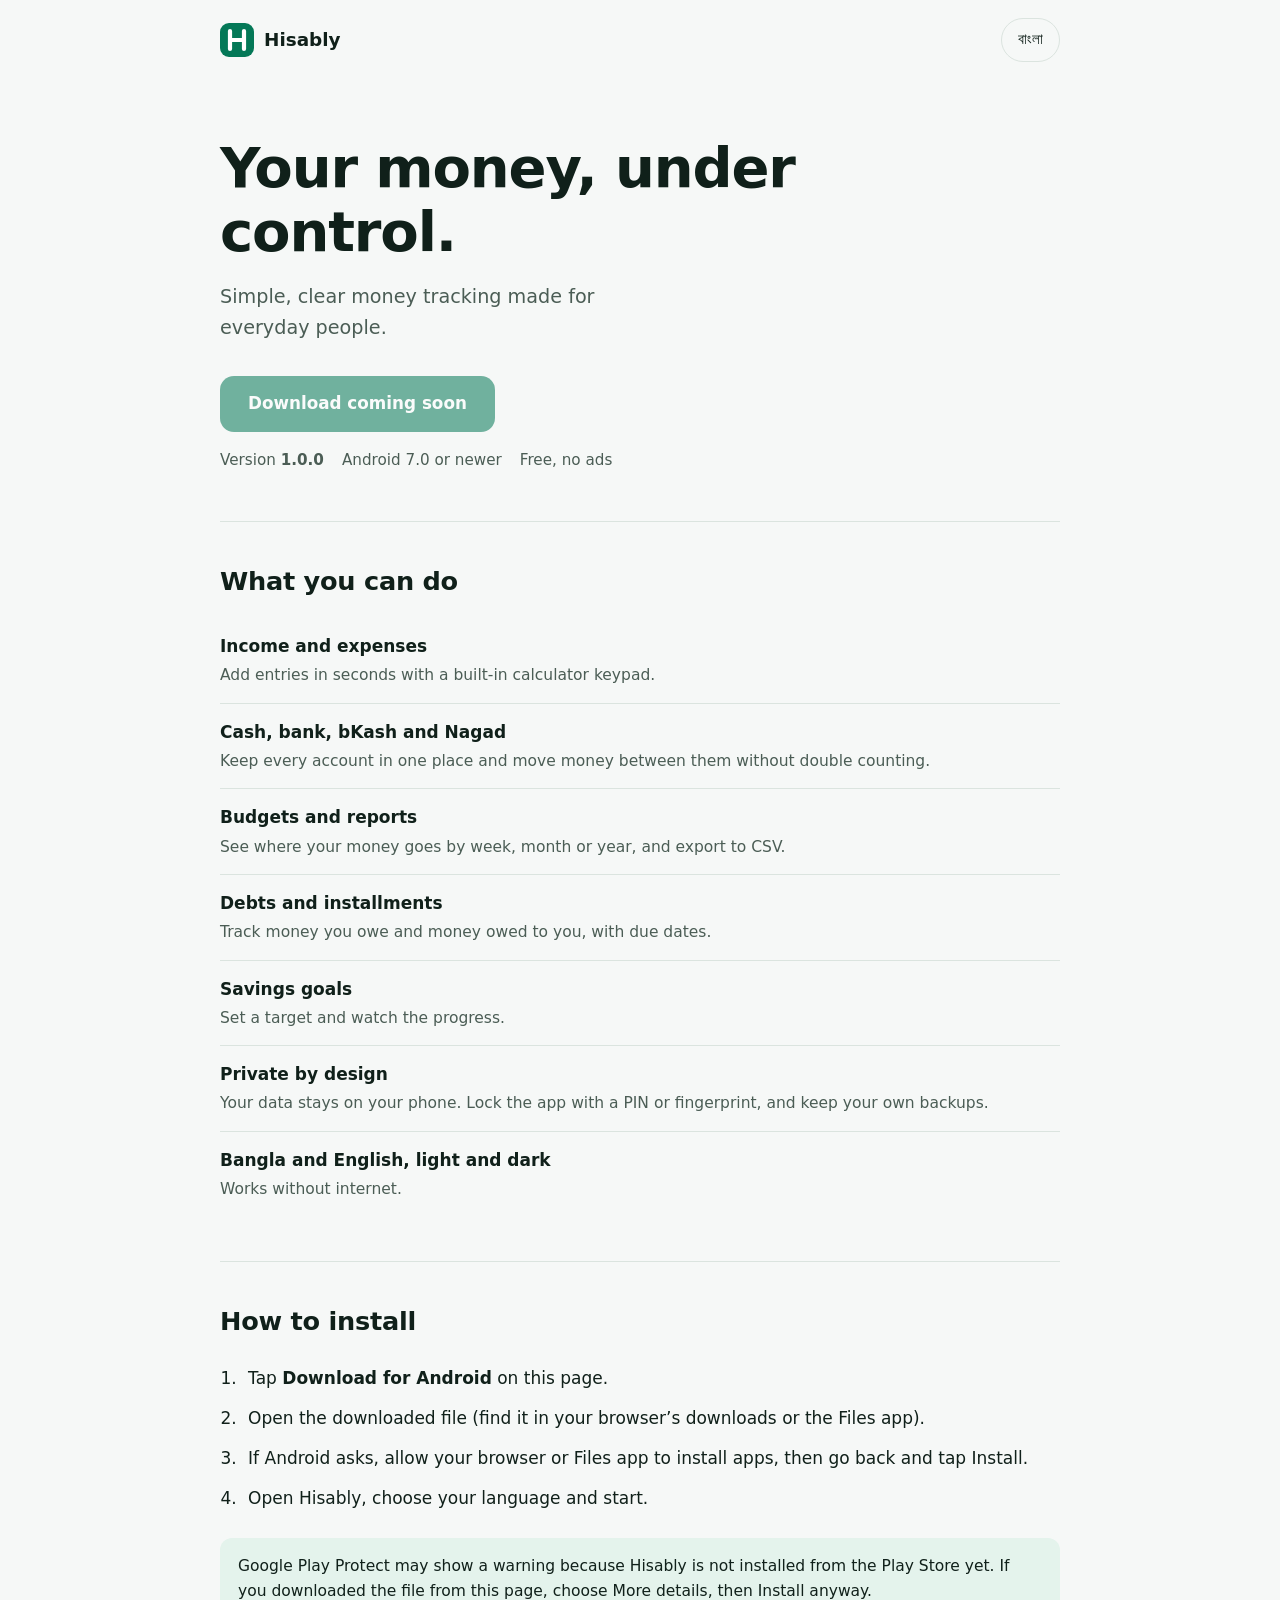
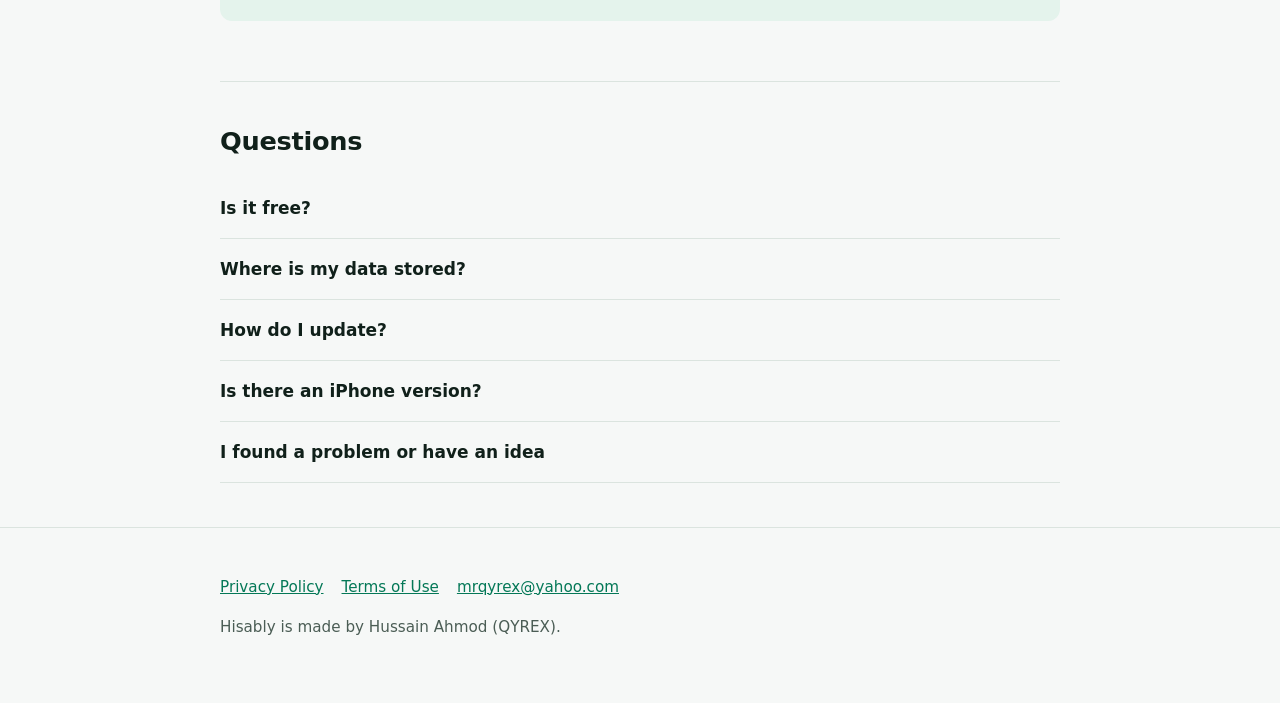
==== index.html @ 05ddc668 "Add Hisably website files" ====
<!doctype html><html lang="en" data-lang="en"><head><meta charset="utf-8"><meta name="viewport" content="width=device-width,initial-scale=1"><meta name="color-scheme" content="light dark"><meta name="theme-color" content="#047857"><link rel="stylesheet" href="style.css">
<title>Hisably: simple money tracking for Android</title>
<meta name="description" content="Hisably is a free Android app to track income, expenses, budgets, debts and savings. Works in Bangla and English, and keeps your data on your phone.">
<meta property="og:title" content="Hisably: simple money tracking for Android"><meta property="og:description" content="Track income, expenses, budgets, debts and savings in Bangla or English. Free, no ads."><meta property="og:type" content="website">
<script type="application/ld+json">{"@context":"https://schema.org","@type":"SoftwareApplication","name":"Hisably","applicationCategory":"FinanceApplication","operatingSystem":"Android 7.0 or newer","offers":{"@type":"Offer","price":"0","priceCurrency":"BDT"},"inLanguage":["en","bn"],"author":{"@type":"Person","name":"Hussain Ahmod (QYREX)"}}</script>
</head><body><header><div class="wrap"><a class="brand" href="index.html"><svg width="34" height="34" viewBox="0 0 34 34" aria-hidden="true"><rect width="34" height="34" rx="9" fill="#047857"/><path d="M10 8v18M24 8v18M10 17h14" stroke="#fff" stroke-width="4.2" stroke-linecap="round"/></svg><span>Hisably</span></a><button id="lang" class="lang" type="button" aria-label="Language">বাংলা</button></div></header>
<main class="wrap">
<div class="hero">
<h1><span class="en">Your money, under control.</span><span class="bn">হিসাব থাকুক হাতের মুঠোয়।</span></h1>
<p class="lead"><span class="en">Simple, clear money tracking made for everyday people.</span><span class="bn">সাধারণ মানুষের জন্য সহজ ও পরিষ্কার টাকার হিসাব।</span></p>
<a id="dl" class="btn" href="#"><span class="en">Download for Android</span><span class="bn">অ্যান্ড্রয়েডের জন্য ডাউনলোড</span></a>
<p class="meta"><span><span class="en">Version</span><span class="bn">সংস্করণ</span> <b id="v">1.0.0</b></span><span><span class="en">Size</span><span class="bn">আকার</span> <b id="sz"></b></span><span><span class="en">Android 7.0 or newer</span><span class="bn">অ্যান্ড্রয়েড ৭.০ বা তার পরে</span></span><span><span class="en">Free, no ads</span><span class="bn">বিনামূল্যে, বিজ্ঞাপন নেই</span></span></p>
</div>

<section><h2><span class="en">What you can do</span><span class="bn">যা করা যায়</span></h2><ul class="plain">
<li><b><span class="en">Income and expenses</span><span class="bn">আয় ও খরচ</span></b><span class="d"><span class="en">Add entries in seconds with a built-in calculator keypad.</span><span class="bn">ক্যালকুলেটর কিপ্যাডে কয়েক সেকেন্ডে এন্ট্রি দিন।</span></span></li>
<li><b><span class="en">Cash, bank, bKash and Nagad</span><span class="bn">ক্যাশ, ব্যাংক, বিকাশ ও নগদ</span></b><span class="d"><span class="en">Keep every account in one place and move money between them without double counting.</span><span class="bn">সব অ্যাকাউন্ট এক জায়গায়, টাকা সরালে হিসাবে দ্বিগুণ হয় না।</span></span></li>
<li><b><span class="en">Budgets and reports</span><span class="bn">বাজেট ও রিপোর্ট</span></b><span class="d"><span class="en">See where your money goes by week, month or year, and export to CSV.</span><span class="bn">সপ্তাহ, মাস বা বছর ধরে টাকা কোথায় যাচ্ছে দেখুন, CSV-তে নিন।</span></span></li>
<li><b><span class="en">Debts and installments</span><span class="bn">ধার ও কিস্তি</span></b><span class="d"><span class="en">Track money you owe and money owed to you, with due dates.</span><span class="bn">কার কাছে কত পাবেন বা দেবেন, তারিখসহ।</span></span></li>
<li><b><span class="en">Savings goals</span><span class="bn">সঞ্চয়ের লক্ষ্য</span></b><span class="d"><span class="en">Set a target and watch the progress.</span><span class="bn">লক্ষ্য ঠিক করুন, অগ্রগতি দেখুন।</span></span></li>
<li><b><span class="en">Private by design</span><span class="bn">গোপনীয়তা আগে</span></b><span class="d"><span class="en">Your data stays on your phone. Lock the app with a PIN or fingerprint, and keep your own backups.</span><span class="bn">আপনার তথ্য আপনার ফোনেই থাকে। পিন বা ফিঙ্গারপ্রিন্ট দিয়ে অ্যাপ লক করুন, নিজের ব্যাকআপ রাখুন।</span></span></li>
<li><b><span class="en">Bangla and English, light and dark</span><span class="bn">বাংলা ও ইংরেজি, হালকা ও গাঢ় থিম</span></b><span class="d"><span class="en">Works without internet.</span><span class="bn">ইন্টারনেট ছাড়াই চলে।</span></span></li>
</ul></section>

<section id="install"><h2><span class="en">How to install</span><span class="bn">কীভাবে ইনস্টল করবেন</span></h2>
<ol class="steps">
<li><span class="en">Tap <b>Download for Android</b> on this page.</span><span class="bn">এই পাতায় <b>ডাউনলোড</b> বাটনে চাপুন।</span></li>
<li><span class="en">Open the downloaded file (find it in your browser’s downloads or the Files app).</span><span class="bn">ডাউনলোড হওয়া ফাইলটি খুলুন (ব্রাউজারের ডাউনলোড বা Files অ্যাপে পাবেন)।</span></li>
<li><span class="en">If Android asks, allow your browser or Files app to install apps, then go back and tap Install.</span><span class="bn">অ্যান্ড্রয়েড চাইলে ব্রাউজার বা Files অ্যাপকে অ্যাপ ইনস্টলের অনুমতি দিন, তারপর ফিরে এসে Install চাপুন।</span></li>
<li><span class="en">Open Hisably, choose your language and start.</span><span class="bn">Hisably খুলুন, ভাষা বেছে শুরু করুন।</span></li>
</ol>
<p class="note"><span class="en">Google Play Protect may show a warning because Hisably is not installed from the Play Store yet. If you downloaded the file from this page, choose More details, then Install anyway.</span><span class="bn">Hisably এখনও Play Store থেকে ইনস্টল হচ্ছে না, তাই Google Play Protect সতর্কতা দেখাতে পারে। ফাইলটি এই পাতা থেকে নামিয়ে থাকলে More details চেপে Install anyway বেছে নিন।</span></p>
<div id="shabox" style="margin-top:28px"><p><b><span class="en">Check your download</span><span class="bn">ডাউনলোড যাচাই করুন</span></b><br><span class="en">The SHA-256 of the genuine file is:</span><span class="bn">আসল ফাইলের SHA-256:</span></p><div class="sha"><code id="sha"></code><button id="copy" class="lang" type="button"><span class="en">Copy</span><span class="bn">কপি</span></button></div></div>
</section>

<section><h2><span class="en">Questions</span><span class="bn">প্রশ্ন ও উত্তর</span></h2>
<details><summary><span class="en">Is it free?</span><span class="bn">এটা কি বিনামূল্যে?</span></summary><p><span class="en">Yes. There are no ads and no subscriptions.</span><span class="bn">হ্যাঁ। কোনো বিজ্ঞাপন বা সাবস্ক্রিপশন নেই।</span></p></details>
<details><summary><span class="en">Where is my data stored?</span><span class="bn">আমার তথ্য কোথায় থাকে?</span></summary><p><span class="en">On your phone. If you uninstall the app or clear its data, your records are gone, so export a backup from Settings from time to time and keep the file somewhere safe.</span><span class="bn">আপনার ফোনে। অ্যাপ মুছে ফেললে বা ডেটা clear করলে হিসাব চলে যায়, তাই মাঝে মাঝে Settings থেকে ব্যাকআপ নিয়ে ফাইলটি নিরাপদ জায়গায় রাখুন।</span></p></details>
<details><summary><span class="en">How do I update?</span><span class="bn">আপডেট কীভাবে করব?</span></summary><p><span class="en">Download the new version from this page and install it over the old one. Your data stays. Export a backup first to be safe.</span><span class="bn">এই পাতা থেকে নতুন সংস্করণ নামিয়ে পুরনোটার উপরেই ইনস্টল করুন। তথ্য থাকবে। নিরাপত্তার জন্য আগে ব্যাকআপ নিন।</span></p></details>
<details><summary><span class="en">Is there an iPhone version?</span><span class="bn">আইফোনের জন্য আছে কি?</span></summary><p><span class="en">Not at the moment. Hisably is for Android.</span><span class="bn">এখন নেই। Hisably শুধু অ্যান্ড্রয়েডের জন্য।</span></p></details>
<details><summary><span class="en">I found a problem or have an idea</span><span class="bn">সমস্যা পেয়েছি বা পরামর্শ আছে</span></summary><p><span class="en">Write to <a href="mailto:mrqyrex@yahoo.com">mrqyrex@yahoo.com</a>.</span><span class="bn"><a href="mailto:mrqyrex@yahoo.com">mrqyrex@yahoo.com</a> ঠিকানায় লিখুন।</span></p></details>
</section>
</main><footer><div class="wrap"><p><a href="privacy.html"><span class="en">Privacy Policy</span><span class="bn">গোপনীয়তা নীতি</span></a><a href="terms.html"><span class="en">Terms of Use</span><span class="bn">ব্যবহারের শর্ত</span></a><a href="mailto:mrqyrex@yahoo.com">mrqyrex@yahoo.com</a></p><p><span class="en">Hisably is made by Hussain Ahmod (QYREX).</span><span class="bn">Hisably তৈরি করেছেন হুসাইন আহমদ (QYREX)।</span></p></div></footer><script src="site.js"></script></body></html>
---- style.css ----
:root{--ink:#10201a;--muted:#4b5d55;--line:#dbe4df;--bg:#f6f8f7;--brand:#047857;--brand-d:#065f46;--soft:#e4f3ec;--on:#fff}
@media (prefers-color-scheme:dark){:root{--ink:#e7f0ec;--muted:#a3b5ad;--line:#27382f;--bg:#0c1511;--brand:#10b981;--brand-d:#34d399;--soft:#12261d;--on:#04140d}}
*{box-sizing:border-box}
html{-webkit-text-size-adjust:100%}
body{margin:0;background:var(--bg);color:var(--ink);font:17px/1.65 system-ui,-apple-system,"Segoe UI",Roboto,"Noto Sans Bengali","Nirmala UI",sans-serif}
html[data-lang="bn"] body{line-height:1.85}
html[data-lang="en"] .bn,html[data-lang="bn"] .en{display:none}
.wrap{max-width:880px;margin:0 auto;padding:0 20px}
a{color:var(--brand)}
a:focus-visible,button:focus-visible,summary:focus-visible{outline:3px solid var(--brand);outline-offset:3px;border-radius:6px}
header{padding:18px 0}
header .wrap{display:flex;align-items:center;justify-content:space-between}
.brand{display:flex;align-items:center;gap:10px;font-weight:700;font-size:1.15rem;color:var(--ink);text-decoration:none}
.lang{min-height:44px;padding:0 16px;border:1px solid var(--line);background:transparent;color:var(--ink);border-radius:999px;font:inherit;font-size:.95rem;cursor:pointer}
.hero{padding:56px 0 48px}
h1{font-size:clamp(2.1rem,7vw,3.5rem);line-height:1.15;letter-spacing:-.02em;margin:0 0 16px;max-width:15ch}
html[data-lang="bn"] h1{max-width:18ch;line-height:1.35}
.lead{font-size:1.2rem;color:var(--muted);max-width:34ch;margin:0 0 32px}
.btn{display:inline-flex;align-items:center;justify-content:center;gap:10px;min-height:56px;padding:0 28px;border-radius:14px;background:var(--brand);color:var(--on);font-weight:700;font-size:1.05rem;text-decoration:none}
.btn[aria-disabled="true"]{opacity:.55;pointer-events:none}
.meta{margin:16px 0 0;color:var(--muted);font-size:.95rem}
.meta span+span{margin-left:18px}
section{border-top:1px solid var(--line);padding:44px 0}
h2{font-size:1.6rem;line-height:1.25;margin:0 0 20px;letter-spacing:-.01em}
ul.plain{list-style:none;margin:0;padding:0}
ul.plain li{padding:14px 0;border-bottom:1px solid var(--line)}
ul.plain li:last-child{border-bottom:0}
ul.plain b{display:block}
ul.plain span.d{color:var(--muted);font-size:.97rem}
ol.steps{margin:0;padding-left:1.3em}
ol.steps li{padding:6px 0 6px 6px}
.note{background:var(--soft);border-radius:12px;padding:16px 18px;margin-top:20px;font-size:.97rem}
code{font:.85rem ui-monospace,Consolas,monospace;word-break:break-all}
.sha{display:flex;gap:12px;align-items:flex-start;flex-wrap:wrap}
.sha code{flex:1 1 280px;background:var(--soft);padding:12px 14px;border-radius:10px}
details{border-bottom:1px solid var(--line);padding:6px 0}
summary{cursor:pointer;min-height:48px;display:flex;align-items:center;font-weight:600}
details p{margin:0 0 14px;color:var(--muted)}
footer{border-top:1px solid var(--line);padding:32px 0 48px;color:var(--muted);font-size:.95rem}
footer a{margin-right:18px}
.doc h1{max-width:none;font-size:2rem}
.doc h2{font-size:1.25rem;margin-top:32px}
.doc p,.doc li{max-width:68ch}
@media (prefers-reduced-motion:no-preference){.btn{transition:background-color .15s}.btn:hover{background:var(--brand-d)}}
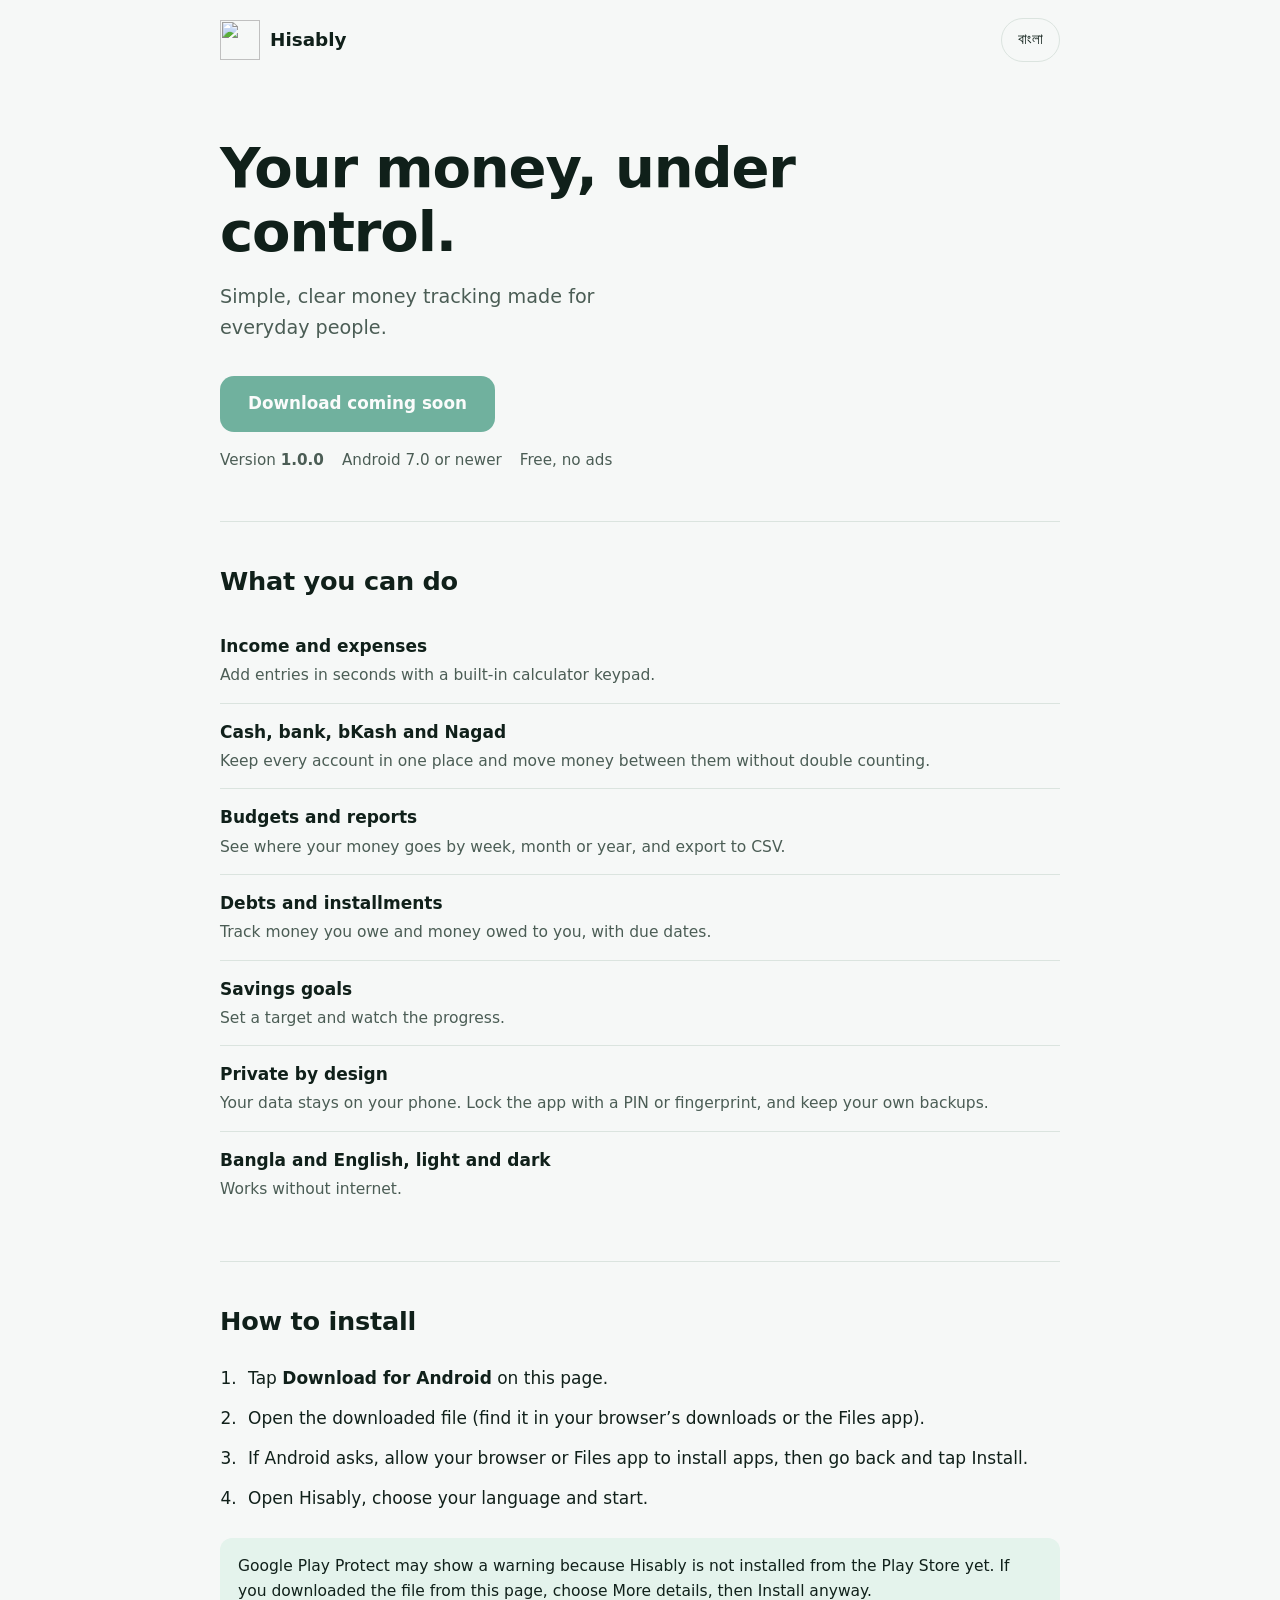
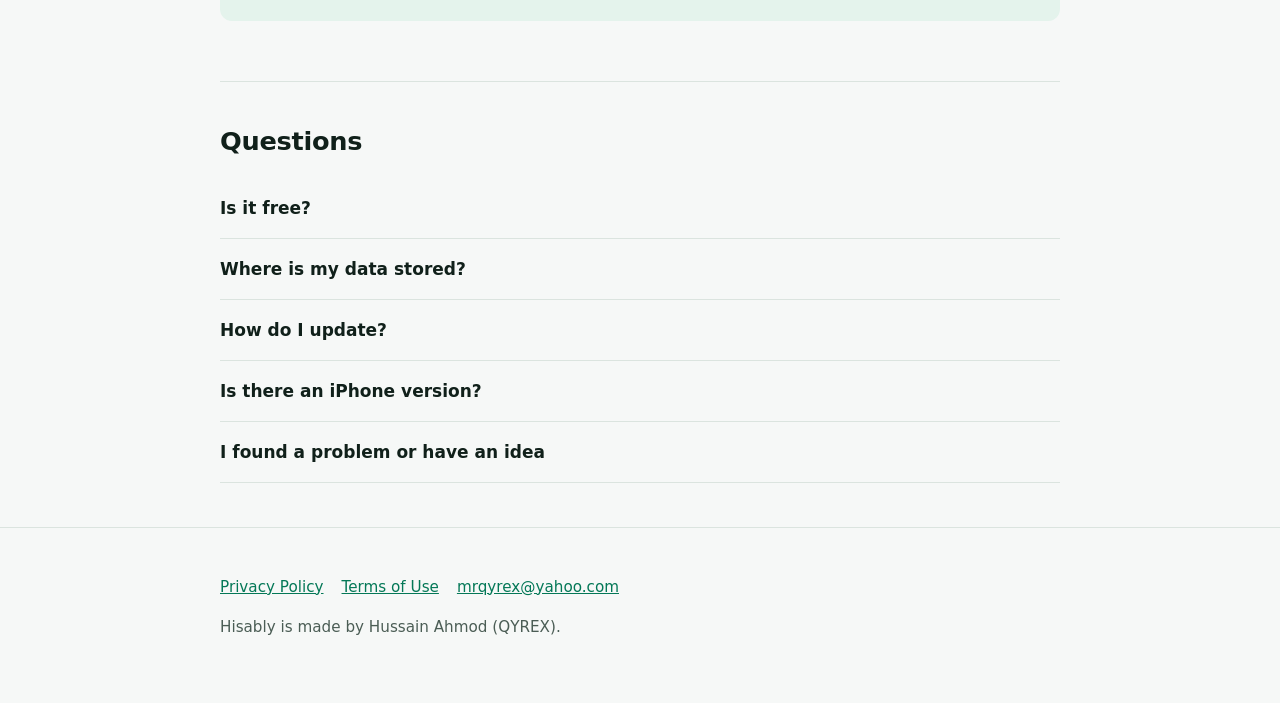
==== commit 905d1513: "Update website Add Google site verification meta tag and update Hisably website assets, Privacy Poli" ====
--- a/index.html
+++ b/index.html
@@ -1,9 +1,9 @@
-<!doctype html><html lang="en" data-lang="en"><head><meta charset="utf-8"><meta name="viewport" content="width=device-width,initial-scale=1"><meta name="color-scheme" content="light dark"><meta name="theme-color" content="#047857"><link rel="stylesheet" href="style.css">
+<!doctype html><html lang="en" data-lang="en"><head><meta charset="utf-8"><meta name="google-site-verification" content="D8DTPzQ1tNd4NOBdT3wxoI3WrBQ1kCZn-0MiegOaSbY" /><meta name="viewport" content="width=device-width,initial-scale=1"><meta name="color-scheme" content="light dark"><meta name="theme-color" content="#047857"><link rel="stylesheet" href="style.css"><link rel="icon" type="image/png" href="assets/favicon.png">
 <title>Hisably: simple money tracking for Android</title>
 <meta name="description" content="Hisably is a free Android app to track income, expenses, budgets, debts and savings. Works in Bangla and English, and keeps your data on your phone.">
-<meta property="og:title" content="Hisably: simple money tracking for Android"><meta property="og:description" content="Track income, expenses, budgets, debts and savings in Bangla or English. Free, no ads."><meta property="og:type" content="website">
+<meta property="og:title" content="Hisably: simple money tracking for Android"><meta property="og:description" content="Track income, expenses, budgets, debts and savings in Bangla or English. Free, no ads."><meta property="og:type" content="website"><meta property="og:url" content="https://hussainahmodq.github.io/hisably/"><meta property="og:image" content="https://hussainahmodq.github.io/hisably/assets/og-image.png"><meta name="twitter:card" content="summary_large_image"><meta name="twitter:title" content="Hisably: simple money tracking for Android"><meta name="twitter:description" content="Track income, expenses, budgets, debts and savings in Bangla or English."><meta name="twitter:image" content="https://hussainahmodq.github.io/hisably/assets/og-image.png"><link rel="canonical" href="https://hussainahmodq.github.io/hisably/">
 <script type="application/ld+json">{"@context":"https://schema.org","@type":"SoftwareApplication","name":"Hisably","applicationCategory":"FinanceApplication","operatingSystem":"Android 7.0 or newer","offers":{"@type":"Offer","price":"0","priceCurrency":"BDT"},"inLanguage":["en","bn"],"author":{"@type":"Person","name":"Hussain Ahmod (QYREX)"}}</script>
-</head><body><header><div class="wrap"><a class="brand" href="index.html"><svg width="34" height="34" viewBox="0 0 34 34" aria-hidden="true"><rect width="34" height="34" rx="9" fill="#047857"/><path d="M10 8v18M24 8v18M10 17h14" stroke="#fff" stroke-width="4.2" stroke-linecap="round"/></svg><span>Hisably</span></a><button id="lang" class="lang" type="button" aria-label="Language">বাংলা</button></div></header>
+</head><body><header><div class="wrap"><a class="brand" href="index.html"><img class="brand-logo" src="assets/hisably-logo.png" width="40" height="40" alt="" aria-hidden="true"><span>Hisably</span></a><button id="lang" class="lang" type="button" aria-label="Language">বাংলা</button></div></header>
 <main class="wrap">
 <div class="hero">
 <h1><span class="en">Your money, under control.</span><span class="bn">হিসাব থাকুক হাতের মুঠোয়।</span></h1>
--- a/style.css
+++ b/style.css
@@ -11,6 +11,7 @@
 header{padding:18px 0}
 header .wrap{display:flex;align-items:center;justify-content:space-between}
 .brand{display:flex;align-items:center;gap:10px;font-weight:700;font-size:1.15rem;color:var(--ink);text-decoration:none}
+.brand-logo{width:40px;height:40px;object-fit:contain;flex:0 0 auto}
 .lang{min-height:44px;padding:0 16px;border:1px solid var(--line);background:transparent;color:var(--ink);border-radius:999px;font:inherit;font-size:.95rem;cursor:pointer}
 .hero{padding:56px 0 48px}
 h1{font-size:clamp(2.1rem,7vw,3.5rem);line-height:1.15;letter-spacing:-.02em;margin:0 0 16px;max-width:15ch}
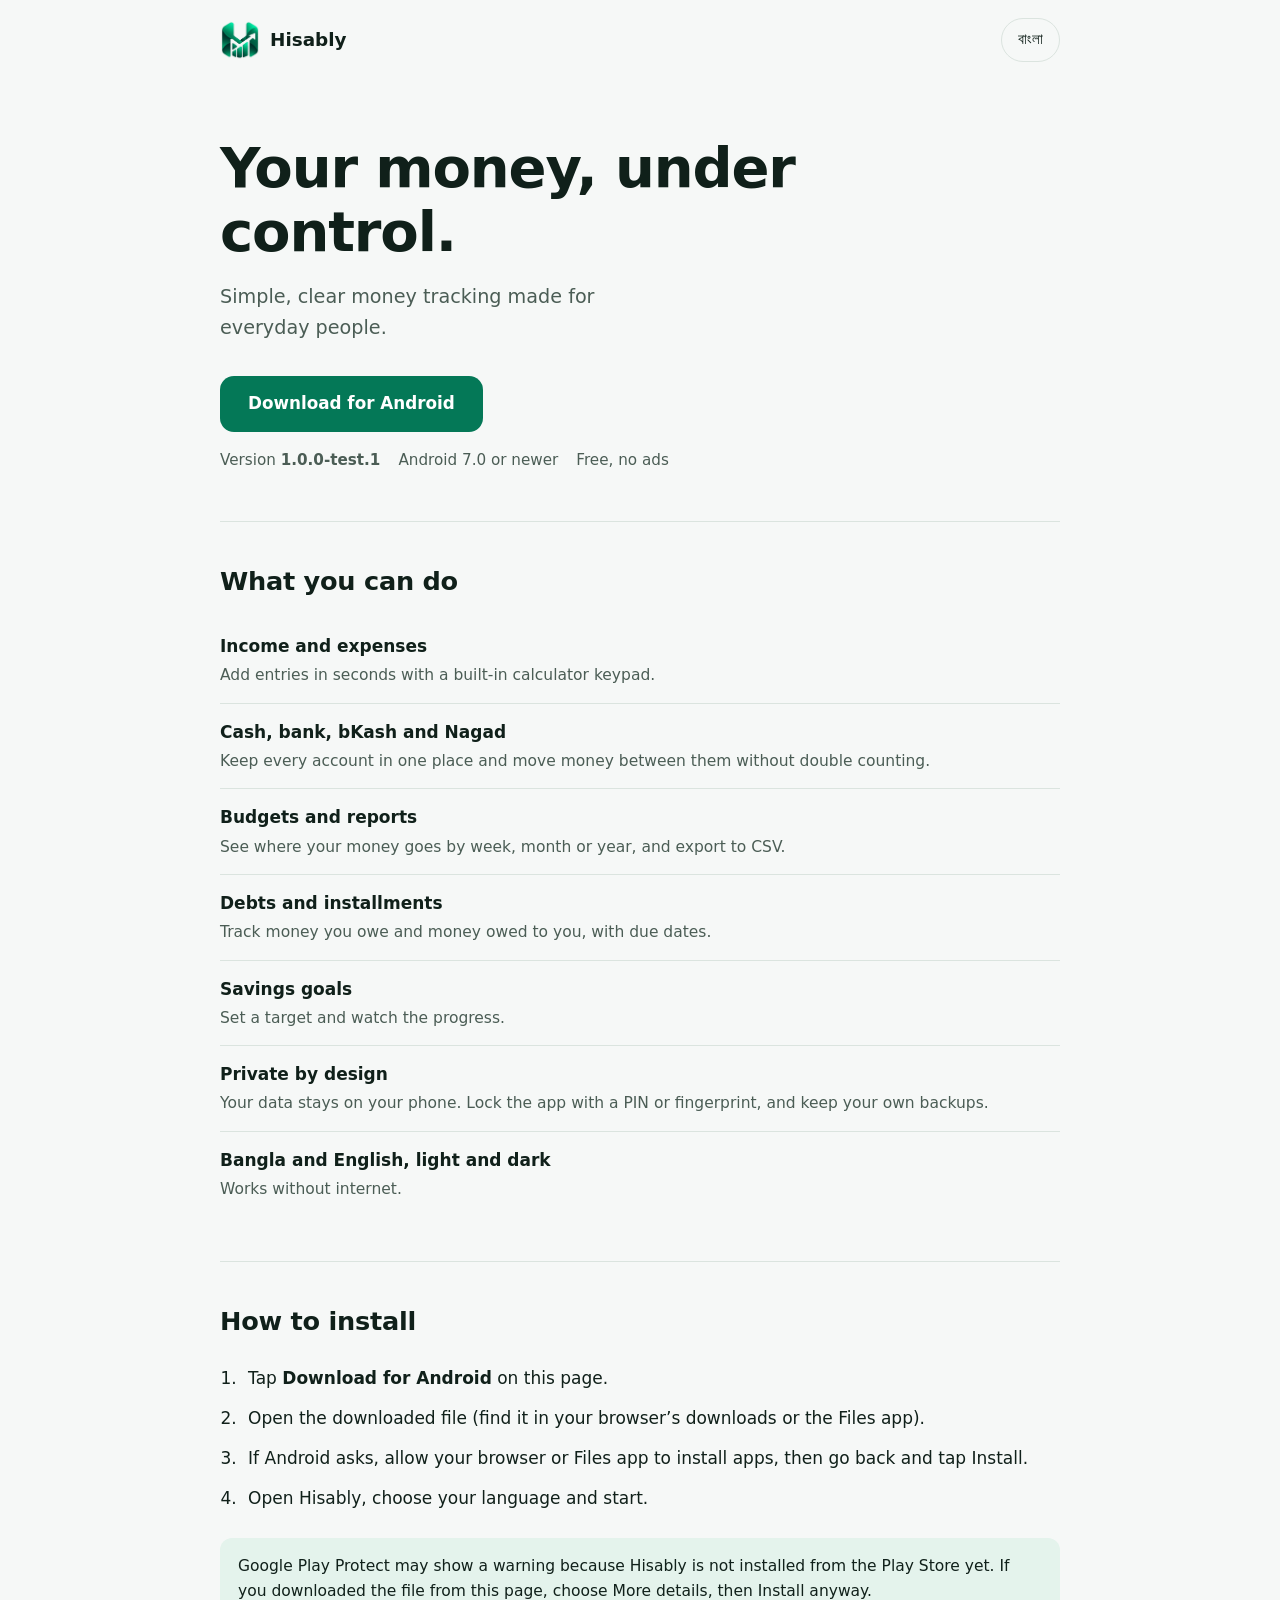
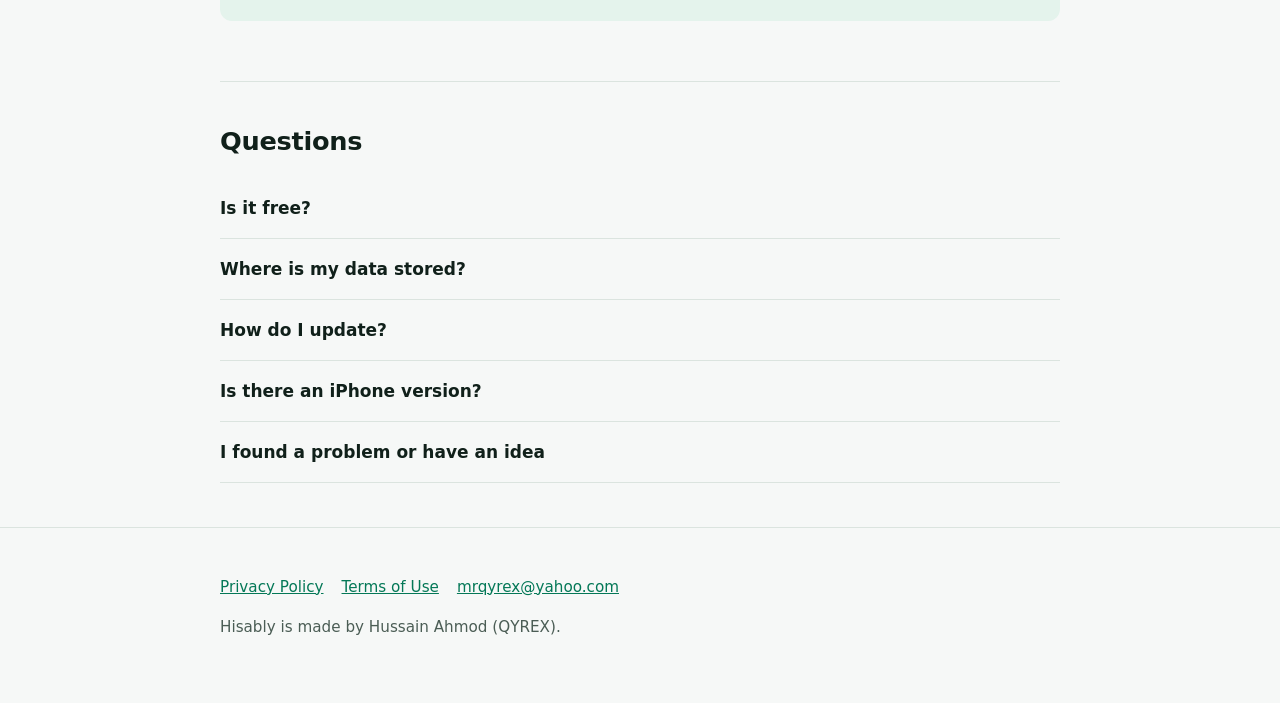
==== commit f1871f85: "Update Hisably website and fix logo - Fix website logo and image paths - Update website files - Ad" ====
--- a/index.html
+++ b/index.html
@@ -1,9 +1,9 @@
-<!doctype html><html lang="en" data-lang="en"><head><meta charset="utf-8"><meta name="google-site-verification" content="D8DTPzQ1tNd4NOBdT3wxoI3WrBQ1kCZn-0MiegOaSbY" /><meta name="viewport" content="width=device-width,initial-scale=1"><meta name="color-scheme" content="light dark"><meta name="theme-color" content="#047857"><link rel="stylesheet" href="style.css"><link rel="icon" type="image/png" href="assets/favicon.png">
+<!doctype html><html lang="en" data-lang="en"><head><meta charset="utf-8"><meta name="google-site-verification" content="D8DTPzQ1tNd4NOBdT3wxoI3WrBQ1kCZn-0MiegOaSbY" /><meta name="viewport" content="width=device-width,initial-scale=1"><meta name="color-scheme" content="light dark"><meta name="theme-color" content="#047857"><link rel="stylesheet" href="style.css"><link rel="icon" type="image/png" href="favicon.png">
 <title>Hisably: simple money tracking for Android</title>
 <meta name="description" content="Hisably is a free Android app to track income, expenses, budgets, debts and savings. Works in Bangla and English, and keeps your data on your phone.">
-<meta property="og:title" content="Hisably: simple money tracking for Android"><meta property="og:description" content="Track income, expenses, budgets, debts and savings in Bangla or English. Free, no ads."><meta property="og:type" content="website"><meta property="og:url" content="https://hussainahmodq.github.io/hisably/"><meta property="og:image" content="https://hussainahmodq.github.io/hisably/assets/og-image.png"><meta name="twitter:card" content="summary_large_image"><meta name="twitter:title" content="Hisably: simple money tracking for Android"><meta name="twitter:description" content="Track income, expenses, budgets, debts and savings in Bangla or English."><meta name="twitter:image" content="https://hussainahmodq.github.io/hisably/assets/og-image.png"><link rel="canonical" href="https://hussainahmodq.github.io/hisably/">
+<meta property="og:title" content="Hisably: simple money tracking for Android"><meta property="og:description" content="Track income, expenses, budgets, debts and savings in Bangla or English. Free, no ads."><meta property="og:type" content="website"><meta property="og:url" content="https://hussainahmodq.github.io/hisably/"><meta property="og:image" content="https://hussainahmodq.github.io/hisably/og-image.png"><meta name="twitter:card" content="summary_large_image"><meta name="twitter:title" content="Hisably: simple money tracking for Android"><meta name="twitter:description" content="Track income, expenses, budgets, debts and savings in Bangla or English."><meta name="twitter:image" content="https://hussainahmodq.github.io/hisably/og-image.png"><link rel="canonical" href="https://hussainahmodq.github.io/hisably/">
 <script type="application/ld+json">{"@context":"https://schema.org","@type":"SoftwareApplication","name":"Hisably","applicationCategory":"FinanceApplication","operatingSystem":"Android 7.0 or newer","offers":{"@type":"Offer","price":"0","priceCurrency":"BDT"},"inLanguage":["en","bn"],"author":{"@type":"Person","name":"Hussain Ahmod (QYREX)"}}</script>
-</head><body><header><div class="wrap"><a class="brand" href="index.html"><img class="brand-logo" src="assets/hisably-logo.png" width="40" height="40" alt="" aria-hidden="true"><span>Hisably</span></a><button id="lang" class="lang" type="button" aria-label="Language">বাংলা</button></div></header>
+</head><body><header><div class="wrap"><a class="brand" href="index.html"><img class="brand-logo" src="logo.png" width="40" height="40" alt="" aria-hidden="true"><span>Hisably</span></a><button id="lang" class="lang" type="button" aria-label="Language">বাংলা</button></div></header>
 <main class="wrap">
 <div class="hero">
 <h1><span class="en">Your money, under control.</span><span class="bn">হিসাব থাকুক হাতের মুঠোয়।</span></h1>
